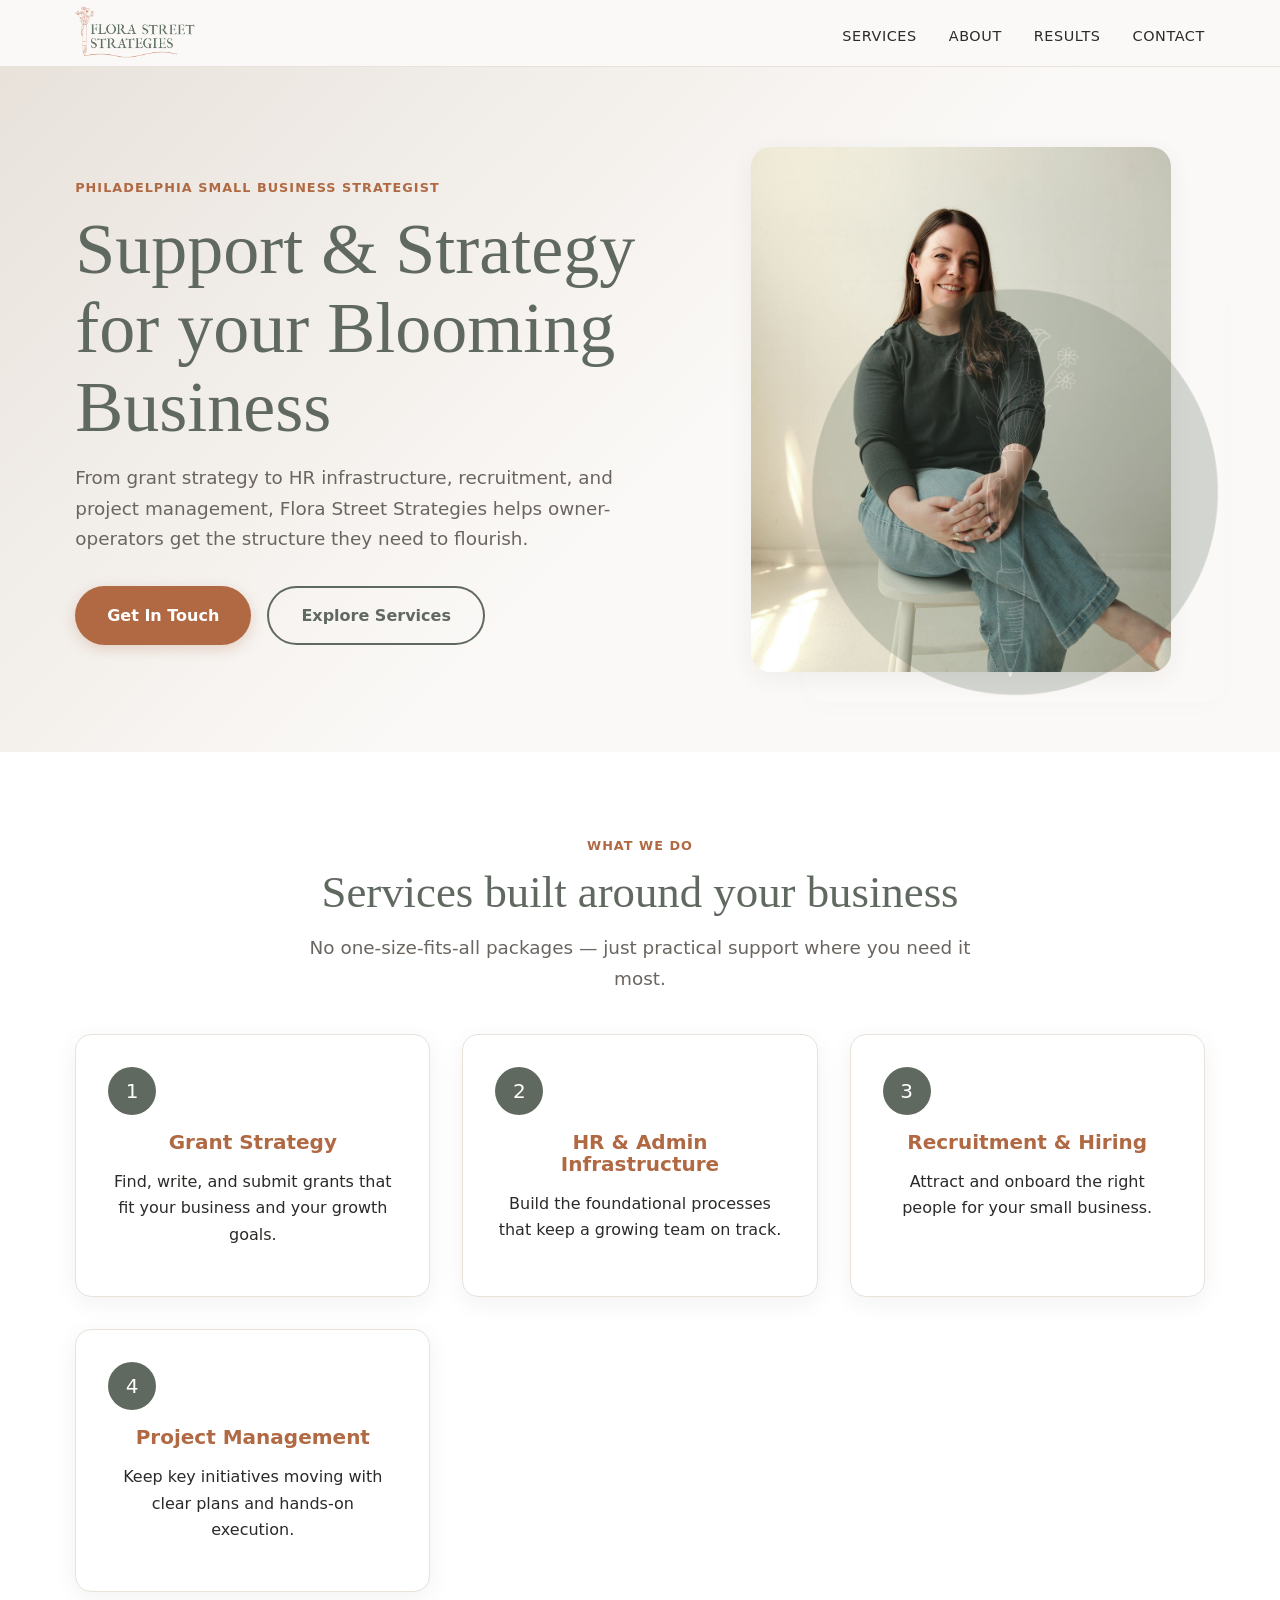
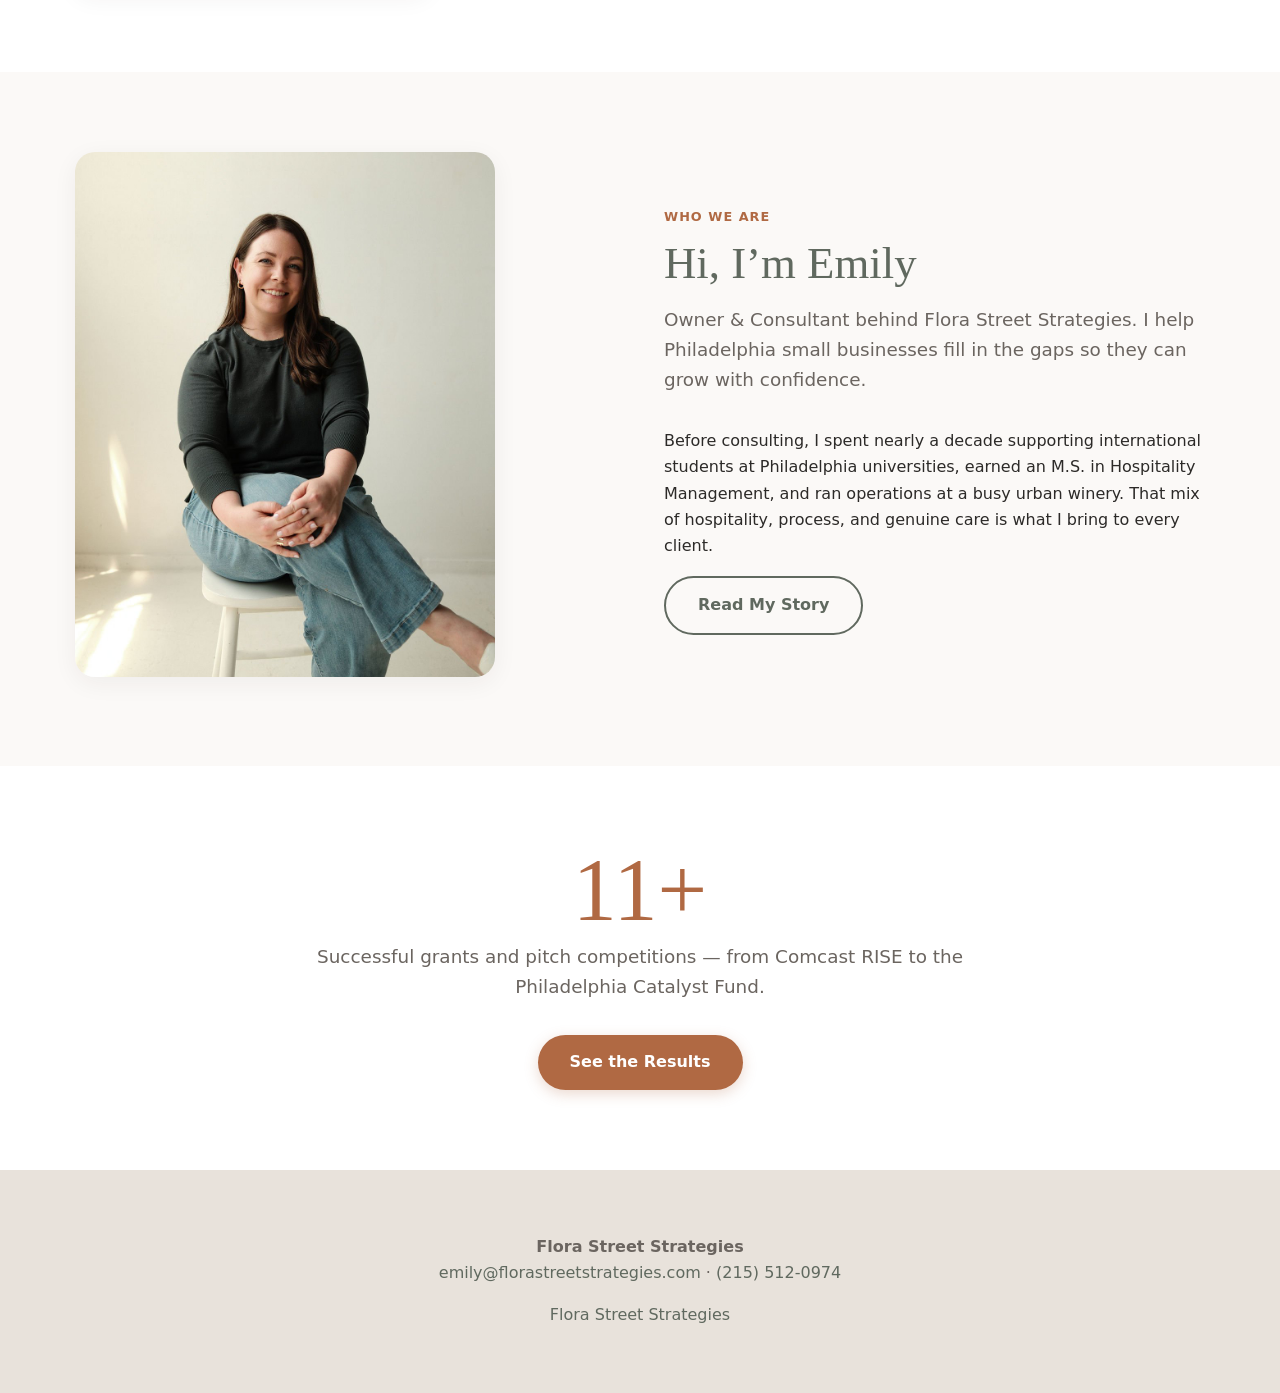
==== site/option1/index.html @ ccaf9ab7 "Establish the Flora Street redesign source repository. Keep both design concepts, project documentat" ====
<!doctype html>
<html lang="en">
<head>
  <meta charset="utf-8" />
  <meta name="viewport" content="width=device-width, initial-scale=1" />
  <meta name="theme-color" content="#fbf9f7" />
  <meta name="description" content="Flora Street Strategies helps Philadelphia small business owners and owner-operators win grants, build HR infrastructure, hire talent, and manage projects so they can flourish." />
  <meta name="robots" content="noindex, nofollow, noarchive" />
  <meta property="og:title" content="Flora Street Strategies — Support & Strategy for Your Blooming Business" />
  <meta property="og:description" content="Flora Street Strategies helps Philadelphia small business owners and owner-operators win grants, build HR infrastructure, hire talent, and manage projects so they can flourish." />
  <meta property="og:type" content="website" />
  <meta property="og:url" content="https://toddl.es/florastreetstrategies/option1/" />
  <meta property="og:image" content="https://toddl.es/florastreetstrategies/option1/images/emily.jpg" />
  <meta name="twitter:card" content="summary_large_image" />
  <title>Flora Street Strategies — Support & Strategy for Your Blooming Business</title>
  <link rel="canonical" href="https://toddl.es/florastreetstrategies/option1/" />
  <link rel="icon" type="image/png" href="images/emblem.png" />
  <link rel="stylesheet" href="css/style.css?v=11" />
  <script type="application/ld+json">{
  "@context": "https://schema.org",
  "@type": "ProfessionalService",
  "name": "Flora Street Strategies",
  "description": "Flora Street Strategies helps Philadelphia small business owners and owner-operators win grants, build HR infrastructure, hire talent, and manage projects so they can flourish.",
  "url": "https://toddl.es/florastreetstrategies/option1/",
  "image": "https://toddl.es/florastreetstrategies/option1/images/emily.jpg",
  "telephone": "+1-215-512-0974",
  "email": "emily@florastreetstrategies.com",
  "areaServed": "Philadelphia, PA",
  "serviceType": ["Grant Strategy", "HR Infrastructure", "Recruitment", "Project Management"]
}</script>
</head>
<body>
  <a class="skip-link" href="#main">Skip to content</a>
  <header>
    <div class="container">
      <a class="logo" href="/florastreetstrategies/option1/"><img src="images/logo.png" alt="Flora Street Strategies" /></a>
      <nav>
        <ul>
          <li><a href="services/">Services</a></li>
          <li><a href="about/">About</a></li>
          <li><a href="testimonials/">Results</a></li>
          <li><a href="contact/">Contact</a></li>
        </ul>
      </nav>
    <button class="nav-toggle" aria-label="Open menu" aria-expanded="false" aria-controls="nav-overlay"><span class="hamburger-icon">&#9776;</span></button></div>
  <div class="nav-overlay" id="nav-overlay">
      <button class="nav-close" aria-label="Close menu" aria-expanded="false" aria-controls="nav-overlay"><span class="close-icon">&times;</span></button>
      <ul>
        <li><a href="/florastreetstrategies/option1/" aria-current="page">Home</a></li>
        <li><a href="./services/">Services</a></li>
        <li><a href="./about/">About</a></li>
        <li><a href="./testimonials/">Results</a></li>
        <li><a href="./contact/">Contact</a></li>
      </ul>
    </div></header>

  <main id="main">
    <section class="hero">
      <div class="container">
        <div class="hero-content">
          <span class="tag">Philadelphia Small Business Strategist</span>
          <h1>Support &amp; Strategy for your Blooming Business</h1>
          <p>From grant strategy to HR infrastructure, recruitment, and project management, Flora Street Strategies helps owner-operators get the structure they need to flourish.</p>
          <div class="hero-actions">
            <a class="btn btn-primary" href="contact/">Get In Touch</a>
            <a class="btn btn-secondary" href="services/">Explore Services</a>
          </div>
        </div>
        <div class="hero-media">
          <img src="images/emily.jpg" alt="Emily Nordeman, owner of Flora Street Strategies" />
          <img class="hero-emblem" src="images/emblem.png" alt="" />
        </div>
      </div>
    </section>

    <section class="alt center">
      <div class="container">
        <span class="tag">What We Do</span>
        <h2>Services built around your business</h2>
        <p class="lead">No one-size-fits-all packages — just practical support where you need it most.</p>
        <div class="grid">
          <div class="card">
            <div class="card-icon">1</div>
            <h3>Grant Strategy</h3>
            <p>Find, write, and submit grants that fit your business and your growth goals.</p>
          </div>
          <div class="card">
            <div class="card-icon">2</div>
            <h3>HR &amp; Admin Infrastructure</h3>
            <p>Build the foundational processes that keep a growing team on track.</p>
          </div>
          <div class="card">
            <div class="card-icon">3</div>
            <h3>Recruitment &amp; Hiring</h3>
            <p>Attract and onboard the right people for your small business.</p>
          </div>
          <div class="card">
            <div class="card-icon">4</div>
            <h3>Project Management</h3>
            <p>Keep key initiatives moving with clear plans and hands-on execution.</p>
          </div>
        </div>
      </div>
    </section>

    <section>
      <div class="container two-col">
        <div>
          <img src="images/emily.jpg" alt="Emily Nordeman" />
        </div>
        <div>
          <span class="tag">Who We Are</span>
          <h2>Hi, I’m Emily</h2>
          <p class="lead">Owner &amp; Consultant behind Flora Street Strategies. I help Philadelphia small businesses fill in the gaps so they can grow with confidence.</p>
          <p>Before consulting, I spent nearly a decade supporting international students at Philadelphia universities, earned an M.S. in Hospitality Management, and ran operations at a busy urban winery. That mix of hospitality, process, and genuine care is what I bring to every client.</p>
          <a class="btn btn-secondary" href="about/">Read My Story</a>
        </div>
      </div>
    </section>

    <section class="alt center">
      <div class="container">
        <div class="stat">11+</div>
        <p class="lead">Successful grants and pitch competitions — from Comcast RISE to the Philadelphia Catalyst Fund.</p>
        <a class="btn btn-primary" href="testimonials/">See the Results</a>
      </div>
    </section>
  </main>

  <footer>
    <div class="container">
      <p><strong>Flora Street Strategies</strong><br />
      <a href="mailto:emily@florastreetstrategies.com">emily@florastreetstrategies.com</a> ·
      <a href="tel:2155120974">(215) 512-0974</a></p>
      <p><a href="/florastreetstrategies/option1/">Flora Street Strategies</a></p>
    </div>
  </footer>
<script src="js/main.js?v=2"></script>
</body>
</html>
---- site/option1/css/style.css ----
:root {
  --cream: #fbf9f7;
  --surface: #ffffff;
  --warm-beige: #e8e2db;
  --terracotta: #b06943;
  --terracotta-dark: #8f4f2f;
  --sage: #60695f;
  --warm-brown: #a87c5d;
  --text: #2c2a28;
  --muted: #6b6560;
  --shadow: 0 6px 24px rgba(44, 42, 40, .06);
}

* { box-sizing: border-box; }
html { scroll-behavior: smooth; }

.skip-link {
  position: absolute;
  top: -100%;
  left: 50%;
  transform: translateX(-50%);
  background: var(--sage);
  color: var(--cream);
  padding: .75rem 1.5rem;
  border-radius: 0 0 10px 10px;
  z-index: 200;
  text-decoration: none;
  font-weight: 600;
}
.skip-link:focus { top: 0; outline: none; }

.visually-hidden {
  position: absolute;
  width: 1px;
  height: 1px;
  padding: 0;
  margin: -1px;
  overflow: hidden;
  clip: rect(0, 0, 0, 0);
  white-space: nowrap;
  border: 0;
}

:focus-visible {
  outline: 3px solid var(--terracotta);
  outline-offset: 2px;
}

@media (prefers-reduced-motion: reduce) {
  *, *::before, *::after {
    animation-duration: 0.01ms !important;
    animation-iteration-count: 1 !important;
    transition-duration: 0.01ms !important;
    scroll-behavior: auto !important;
  }
}
body {
  margin: 0;
  font-family: system-ui, -apple-system, BlinkMacSystemFont, "Segoe UI", Roboto, sans-serif;
  background: var(--cream);
  color: var(--text);
  line-height: 1.65;
}

h1, h2, h3 {
  font-family: Georgia, "Times New Roman", serif;
  font-weight: 400;
  line-height: 1.1;
  margin: 0 0 1rem;
}
h1 { font-size: clamp(2.6rem, 6vw, 4.5rem); }
h2 { font-size: clamp(1.8rem, 4vw, 2.8rem); color: var(--sage); }
h3 { font-family: system-ui, sans-serif; font-size: 1.25rem; font-weight: 600; color: var(--terracotta); }

a { color: var(--terracotta); text-decoration: none; }
a:hover { text-decoration: underline; }

.container {
  width: min(92vw, 1200px);
  margin: 0 auto;
  padding: 0 1.5rem;
}

/* Header */
header {
  position: sticky;
  top: 0;
  z-index: 50;
  background: rgba(251, 249, 247, .92);
  backdrop-filter: blur(8px);
  border-bottom: 1px solid var(--warm-beige);
}
header .container {
  display: flex;
  align-items: center;
  justify-content: space-between;
  padding-top: 0.35rem;
  padding-bottom: 0rem;
  gap: 1rem;
}
.logo img { height: 52px; width: auto; }
nav ul {
  list-style: none;
  margin: 0;
  padding: 0;
  display: flex;
  gap: 2rem;
  flex-wrap: wrap;
}
nav a {
  font-size: .9rem;
  font-weight: 500;
  color: var(--text);
  text-transform: uppercase;
  letter-spacing: .04em;
}
nav a:hover { color: var(--terracotta); text-decoration: none; }

/* Mobile menu */
.nav-toggle,
.nav-close {
  display: none;
  background: var(--sage);
  color: #fff;
  border: none;
  cursor: pointer;
  border-radius: 10px;
  width: 44px;
  height: 44px;
  font-size: 1.5rem;
  line-height: 1;
  display: grid;
  place-items: center;
  padding: 0;
}
.nav-toggle { display: none; }
.nav-overlay {
  display: none;
  position: fixed;
  inset: 0;
  width: 100%;
  min-height: 100vh;
  background: var(--sage);
  z-index: 100;
  padding: 1.5rem;
  flex-direction: column;
  justify-content: center;
  align-items: center;
  text-align: center;
}
.nav-overlay.open {
  display: flex;
}
.nav-overlay .nav-close {
  position: absolute;
  top: 1.25rem;
  right: 1.25rem;
  display: grid;
  background: var(--cream);
  color: var(--sage);
}
.nav-overlay ul {
  list-style: none;
  margin: 0;
  padding: 0;
  display: flex;
  flex-direction: column;
  gap: 2rem;
}
.nav-overlay a {
  font-family: Georgia, "Times New Roman", serif;
  font-size: clamp(1.8rem, 8vw, 3rem);
  color: var(--cream);
  text-transform: none;
  letter-spacing: 0;
  font-weight: 400;
}
.nav-overlay a:hover { color: var(--terracotta); text-decoration: none; }
body.nav-open { overflow: hidden; }

@media (max-width: 700px) {
  header nav { display: none; }
  .nav-toggle { display: grid; }
  .logo img { height: 42px; }
}

/* Buttons */
.btn {
  display: inline-flex;
  align-items: center;
  gap: .5rem;
  padding: .9rem 2rem;
  border-radius: 999px;
  font-weight: 600;
  text-decoration: none;
  transition: transform .15s ease, background .15s ease, box-shadow .15s ease;
}
.btn:hover { transform: translateY(-2px); text-decoration: none; }
.btn-primary { background: var(--terracotta); color: #fff; box-shadow: 0 4px 14px rgba(176, 105, 67, .25); }
.btn-primary:hover { background: var(--terracotta-dark); }
.btn-secondary { background: transparent; color: var(--sage); border: 2px solid var(--sage); }
.btn-secondary:hover { background: var(--sage); color: #fff; }

/* Hero */
.hero {
  padding: 5rem 0;
  background: linear-gradient(135deg, var(--warm-beige) 0%, var(--cream) 55%);
}
.hero .container {
  display: grid;
  grid-template-columns: 1.1fr .9fr;
  gap: 3rem;
  align-items: center;
}
@media (max-width: 900px) { .hero .container { grid-template-columns: 1fr; } }
.hero h1 { color: var(--sage); }
.hero p {
  font-size: 1.15rem;
  color: var(--muted);
  max-width: 540px;
  margin: 0 0 2rem;
}
.hero-actions { display: flex; gap: 1rem; flex-wrap: wrap; }
.hero-media {
  position: relative;
  display: grid;
  place-items: center;
  min-height: 0;
}
.hero-media img {
  width: min(100%, 420px);
  border-radius: 20px;
  box-shadow: var(--shadow);
  object-fit: cover;
}
.hero-emblem {
  position: absolute;
  bottom: -30px;
  right: -20px;
  width: 140px;
  opacity: .25;
  pointer-events: none;
}

/* Page hero (inner pages) */
.page-hero {
  padding: 5rem 0;
  background: linear-gradient(135deg, var(--warm-beige) 0%, var(--cream) 55%);
  text-align: center;
}
.page-hero .container {
  display: block;
  max-width: 760px;
}
.page-hero h1 {
  color: var(--sage);
  font-size: clamp(2rem, 5vw, 3.5rem);
  margin-bottom: 1.25rem;
}
.page-hero p {
  font-size: 1.15rem;
  color: var(--muted);
  margin: 0 auto;
}

/* Sections */
section { padding: 5rem 0; }
section.alt { background: var(--surface); }
.center { text-align: center; }
.lead {
  font-size: 1.15rem;
  color: var(--muted);
  max-width: 680px;
  margin: 0 auto 2rem;
}

/* Cards */
.grid {
  display: grid;
  gap: 2rem;
  grid-template-columns: repeat(auto-fit, minmax(260px, 1fr));
  margin-top: 2.5rem;
}
.card {
  background: var(--surface);
  border: 1px solid var(--warm-beige);
  border-radius: 16px;
  padding: 2rem;
  box-shadow: var(--shadow);
  transition: transform .15s ease, box-shadow .15s ease;
}
.card:hover { transform: translateY(-4px); box-shadow: 0 12px 32px rgba(44, 42, 40, .1); }
.card-icon {
  width: 48px;
  height: 48px;
  border-radius: 50%;
  background: var(--sage);
  color: #fff;
  display: grid;
  place-items: center;
  margin-bottom: 1rem;
  font-size: 1.25rem;
}

/* Two column */
.two-col {
  display: grid;
  grid-template-columns: 1fr 1fr;
  gap: 3rem;
  align-items: center;
}
@media (max-width: 900px) { .two-col { grid-template-columns: 1fr; } }
.two-col img {
  width: 100%;
  max-width: 420px;
  border-radius: 20px;
  box-shadow: var(--shadow);
}

/* Quote */
.quote {
  background: var(--warm-beige);
  border-left: 4px solid var(--terracotta);
  border-radius: 0 16px 16px 0;
  padding: 2rem;
  font-style: italic;
}
.quote strong { font-style: normal; color: var(--sage); }

/* Grant list */
.grant-list {
  list-style: none;
  padding: 0;
  display: grid;
  gap: .75rem;
  grid-template-columns: repeat(auto-fit, minmax(260px, 1fr));
  margin-top: 2rem;
}
.grant-list li {
  background: var(--surface);
  border: 1px solid var(--warm-beige);
  border-radius: 12px;
  padding: 1rem 1.25rem;
  font-weight: 500;
  color: var(--text);
}

/* Stats banner */
.stat {
  font-family: Georgia, serif;
  font-size: clamp(3rem, 8vw, 5.5rem);
  color: var(--terracotta);
  line-height: 1;
  margin-bottom: .5rem;
}

/* Form */
form {
  max-width: 560px;
  margin: 2rem auto 0;
  display: grid;
  gap: 1rem;
}
input, textarea {
  width: 100%;
  padding: .9rem 1.1rem;
  border: 1px solid var(--warm-beige);
  border-radius: 10px;
  font-family: inherit;
  font-size: 1rem;
  background: var(--surface);
}
textarea { min-height: 150px; resize: vertical; }
button[type="submit"] {
  justify-self: start;
  padding: .9rem 2.4rem;
  background: var(--terracotta);
  color: #fff;
  border: none;
  border-radius: 999px;
  font-size: 1rem;
  font-weight: 600;
  cursor: pointer;
}
button[type="submit"]:hover { background: var(--terracotta-dark); }

/* Footer */
footer {
  padding: 3rem 0;
  background: var(--warm-beige);
  text-align: center;
  color: var(--muted);
}
footer a { color: var(--sage); }

/* Utility */
.tag {
  display: inline-block;
  text-transform: uppercase;
  letter-spacing: .08em;
  font-size: .8rem;
  font-weight: 600;
  color: var(--terracotta);
  margin-bottom: .75rem;
}
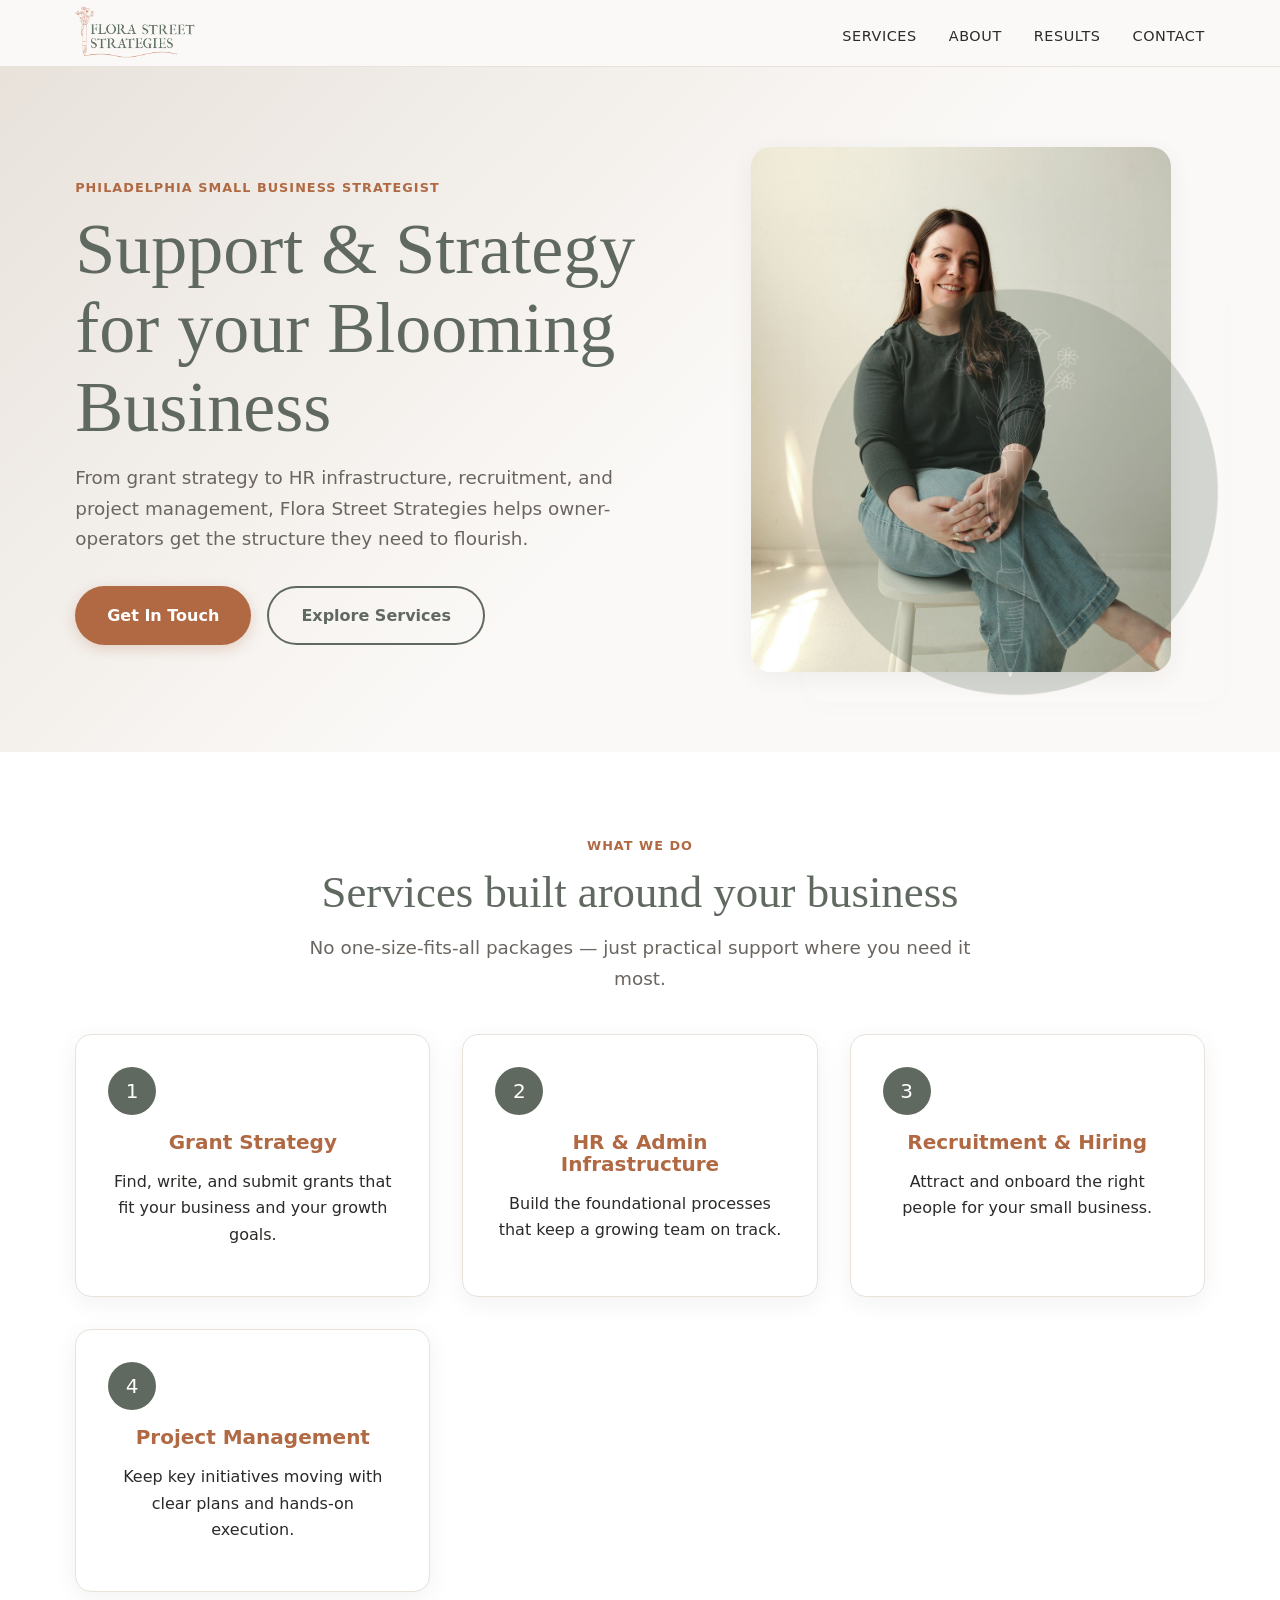
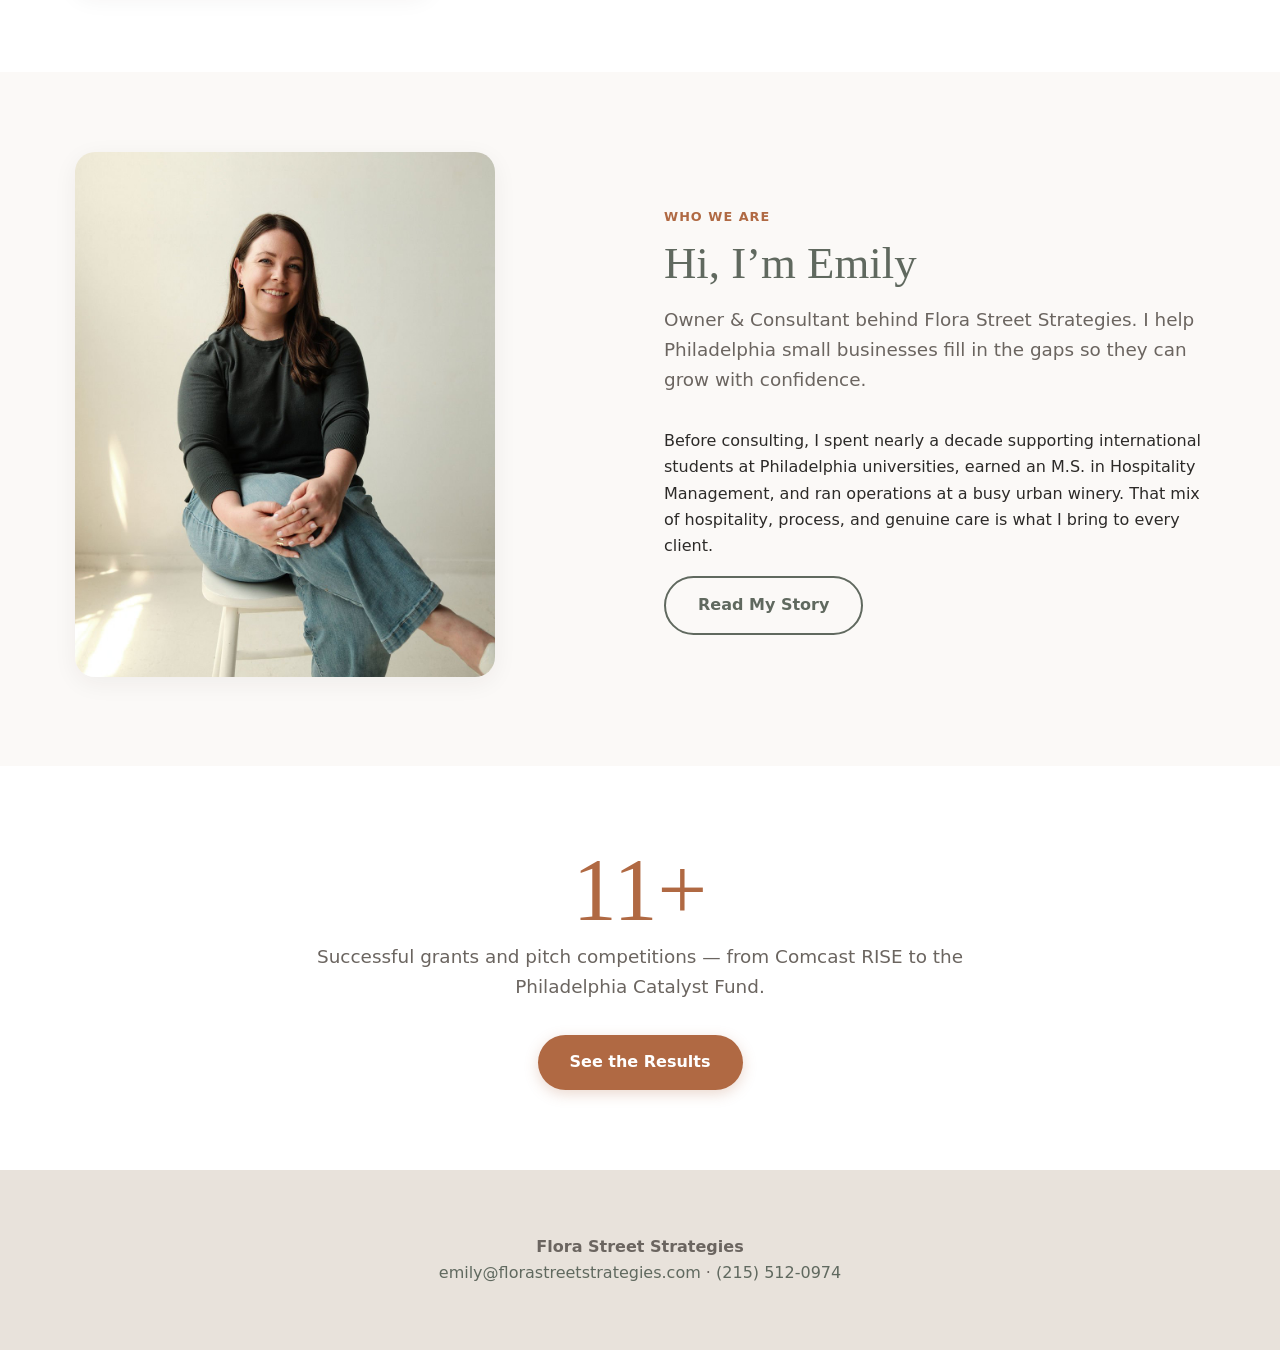
==== commit 3906420e: "Remove the duplicate homepage footer label. Keep the business name and contact details concise witho" ====
--- a/site/option1/index.html
+++ b/site/option1/index.html
@@ -132,7 +132,6 @@
       <p><strong>Flora Street Strategies</strong><br />
       <a href="mailto:emily@florastreetstrategies.com">emily@florastreetstrategies.com</a> ·
       <a href="tel:2155120974">(215) 512-0974</a></p>
-      <p><a href="/florastreetstrategies/option1/">Flora Street Strategies</a></p>
     </div>
   </footer>
 <script src="js/main.js?v=2"></script>
--- a/site/option1/css/style.css
+++ b/site/option1/css/style.css
@@ -133,14 +133,17 @@
   place-items: center;
   padding: 0;
 }
-.nav-toggle { display: none; }
+.nav-toggle { display: none; opacity: .8; transition: opacity .2s ease; }
+.nav-toggle[aria-expanded="true"] { opacity: 1; }
+.hamburger-icon { display: block; transform: translateY(-1px); }
 .nav-overlay {
   display: none;
   position: fixed;
   inset: 0;
   width: 100%;
   min-height: 100vh;
-  background: var(--sage);
+  background: rgba(96, 105, 95, .8);
+  backdrop-filter: blur(8px);
   z-index: 100;
   padding: 1.5rem;
   flex-direction: column;
@@ -179,9 +182,12 @@
 body.nav-open { overflow: hidden; }
 
 @media (max-width: 700px) {
+  header .container { min-height: 88px; }
   header nav { display: none; }
-  .nav-toggle { display: grid; }
-  .logo img { height: 42px; }
+  body.nav-open header { z-index: 101; background: transparent; border-bottom-color: transparent; backdrop-filter: none; }
+  .nav-toggle { position: relative; z-index: 101; display: grid; flex: 0 0 44px; }
+  .nav-overlay .nav-close { display: none; }
+  .logo img { display: block; width: min(48vw, 210px); height: 64px; object-fit: contain; object-position: left center; }
 }
 
 /* Buttons */
